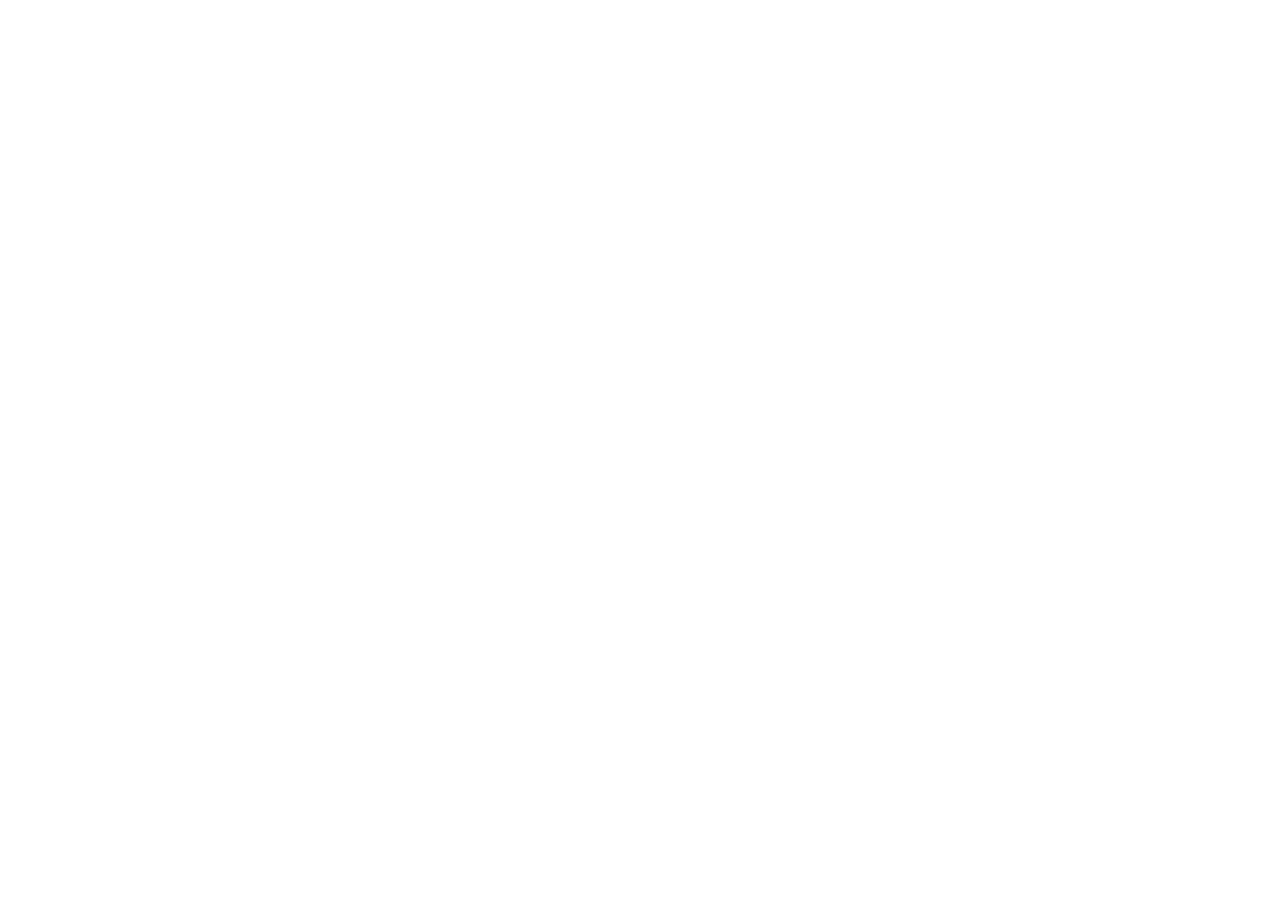
==== index.html @ b6250c00 "Initial portfolio upload" ====
<!DOCTYPE html>
<html lang="en">
  <head>
    <meta charset="UTF-8" />
    <meta name="viewport" content="width=device-width, initial-scale=1.0" />
    <title>Ishita Goyal — Portfolio</title>
    <link rel="preconnect" href="https://fonts.googleapis.com">
    <link rel="preconnect" href="https://fonts.gstatic.com" crossorigin>
    <link href="https://fonts.googleapis.com/css2?family=Cabinet+Grotesk:wght@300;400;500;700;800;900&family=Instrument+Serif:ital@0;1&family=JetBrains+Mono:wght@300;400&display=swap" rel="stylesheet">
    <script type="module" crossorigin src="/assets/index-zmHZXzD8.js"></script>
    <link rel="stylesheet" crossorigin href="/assets/index-CN5tCG9I.css">
  </head>
  <body>
    <div id="root"></div>
  </body>
</html>
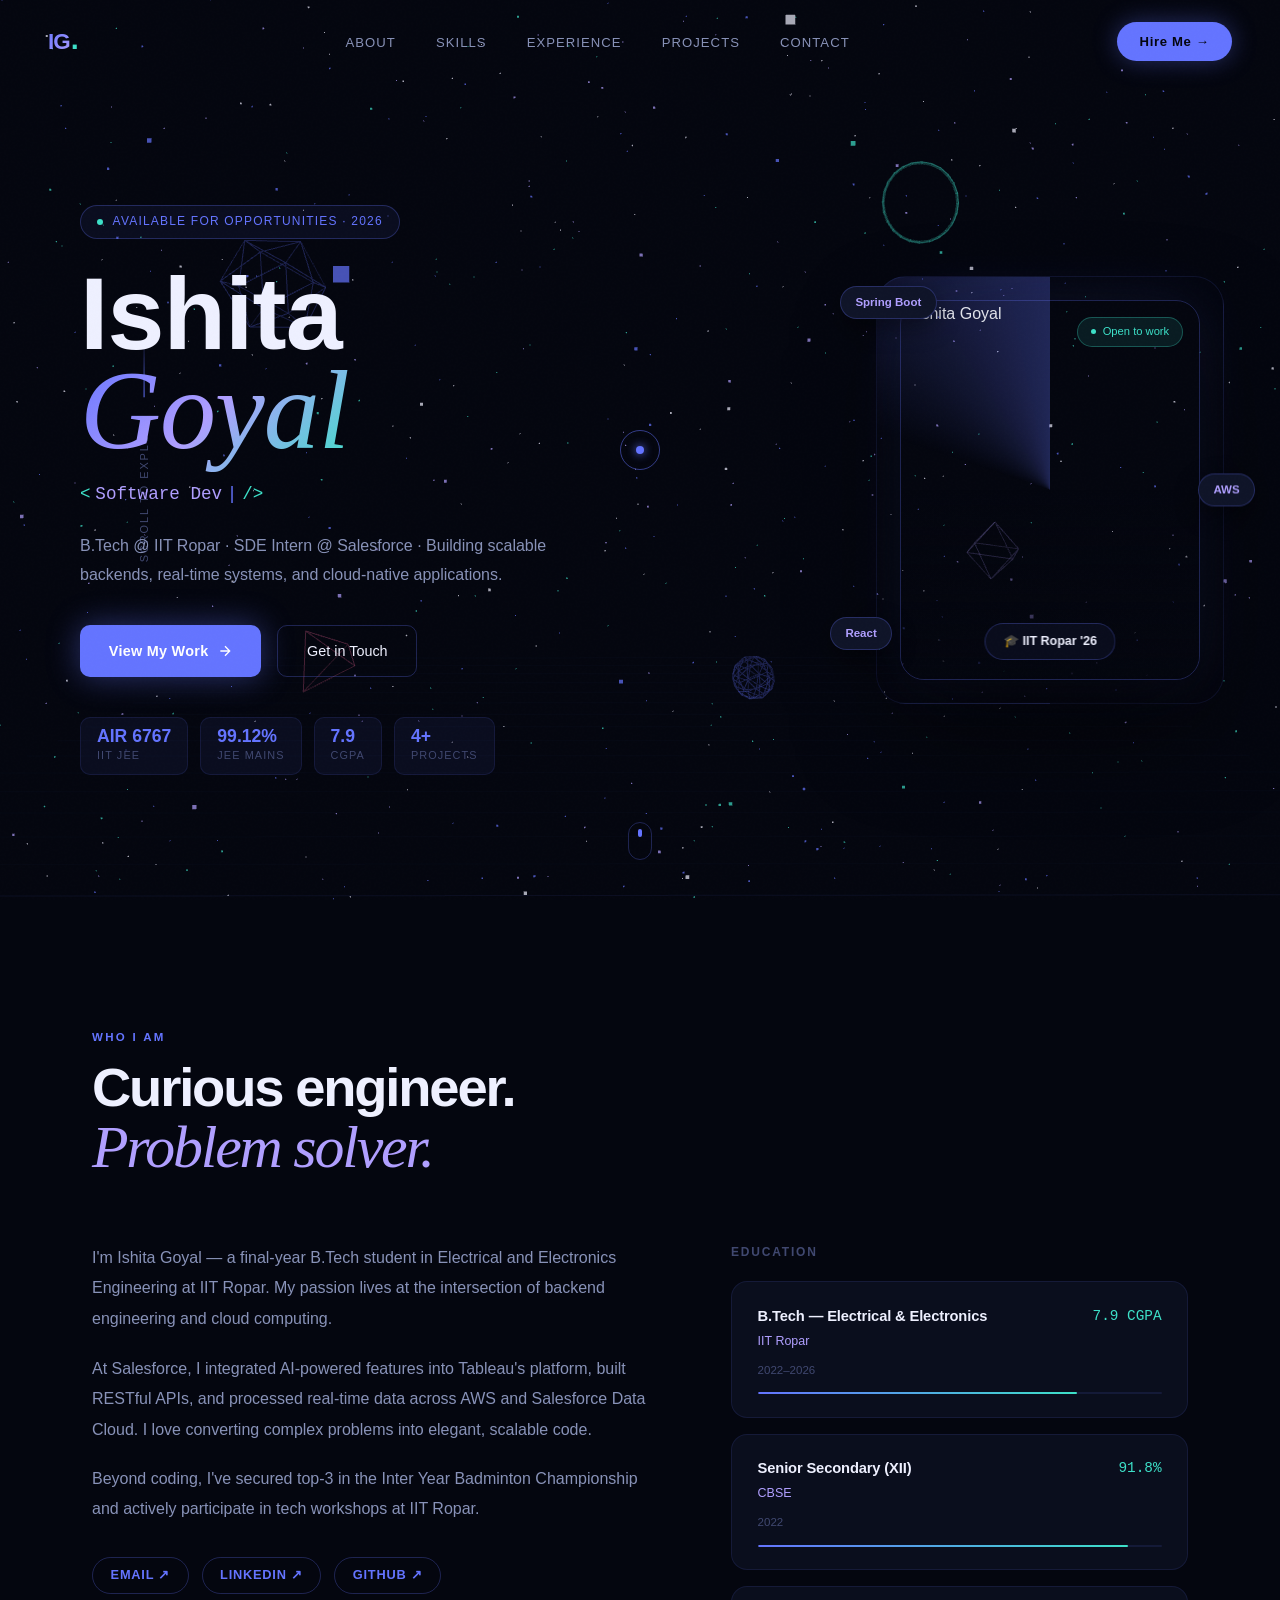
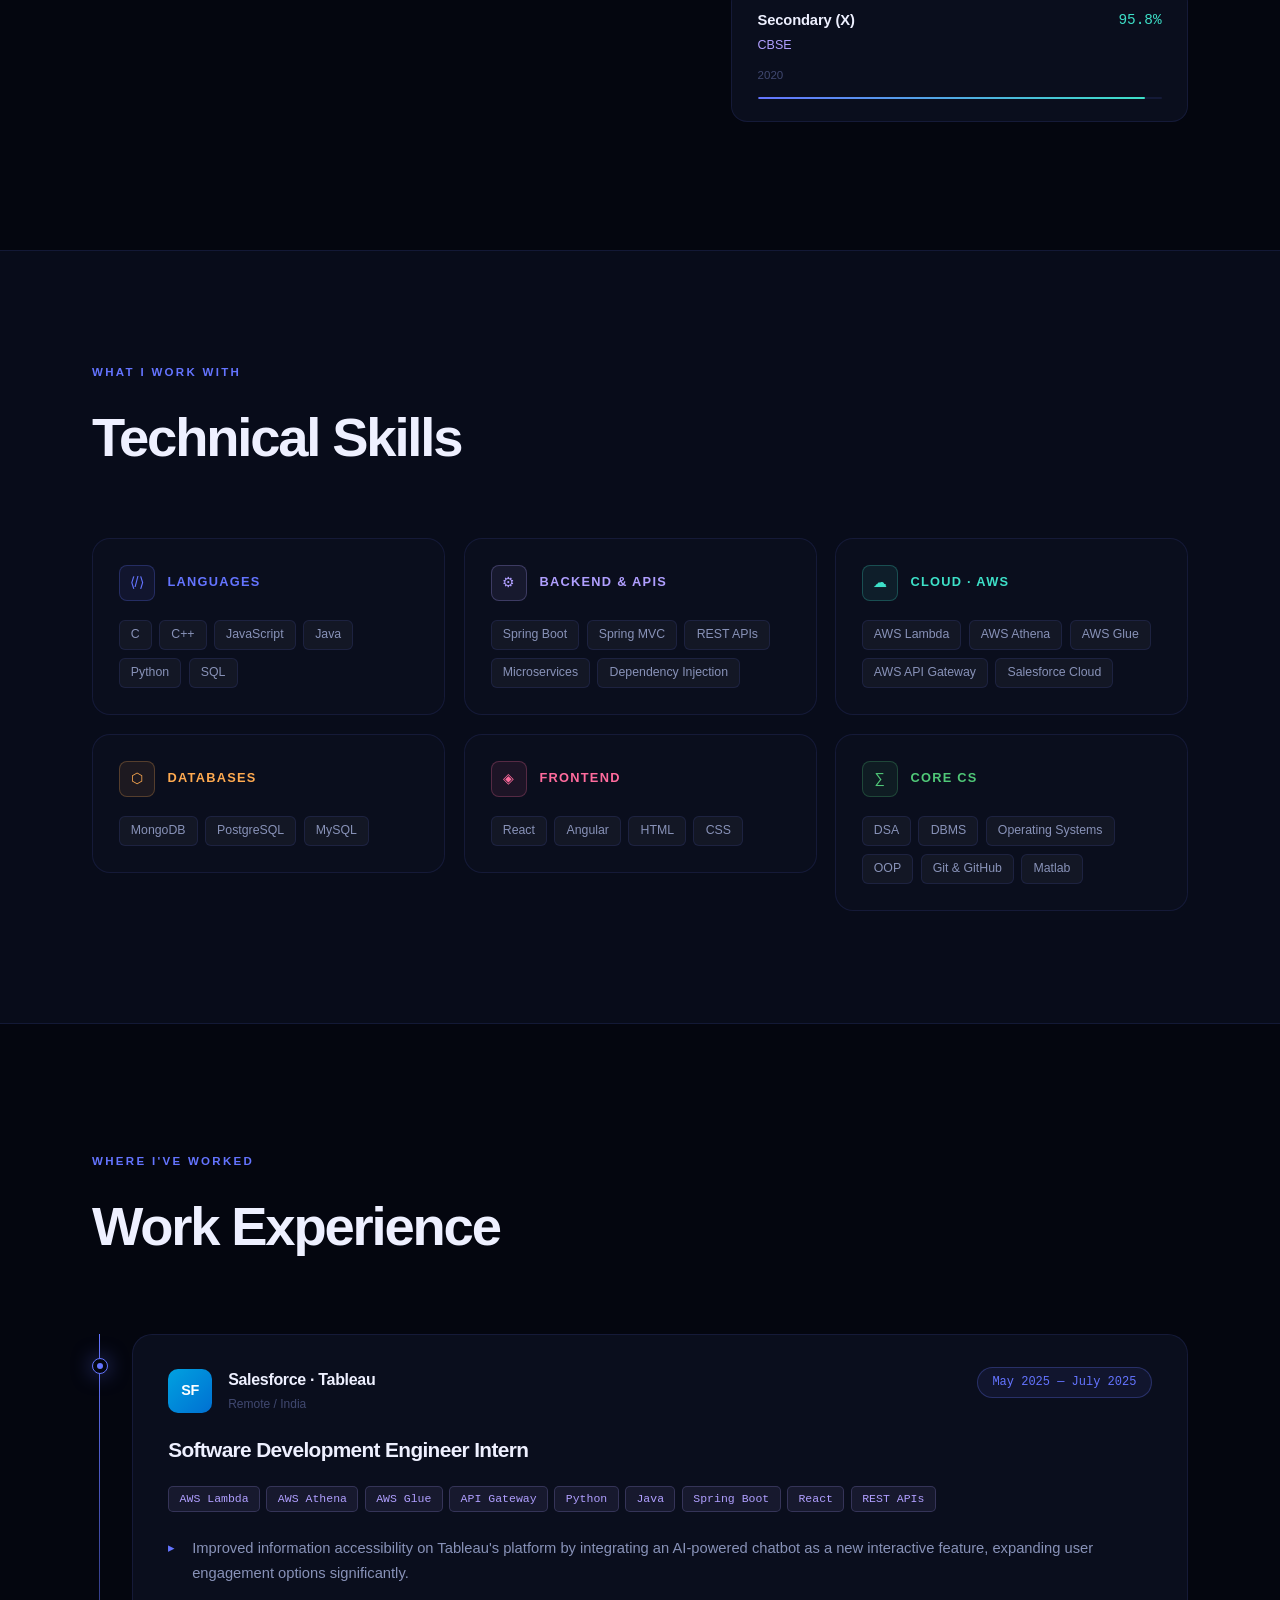
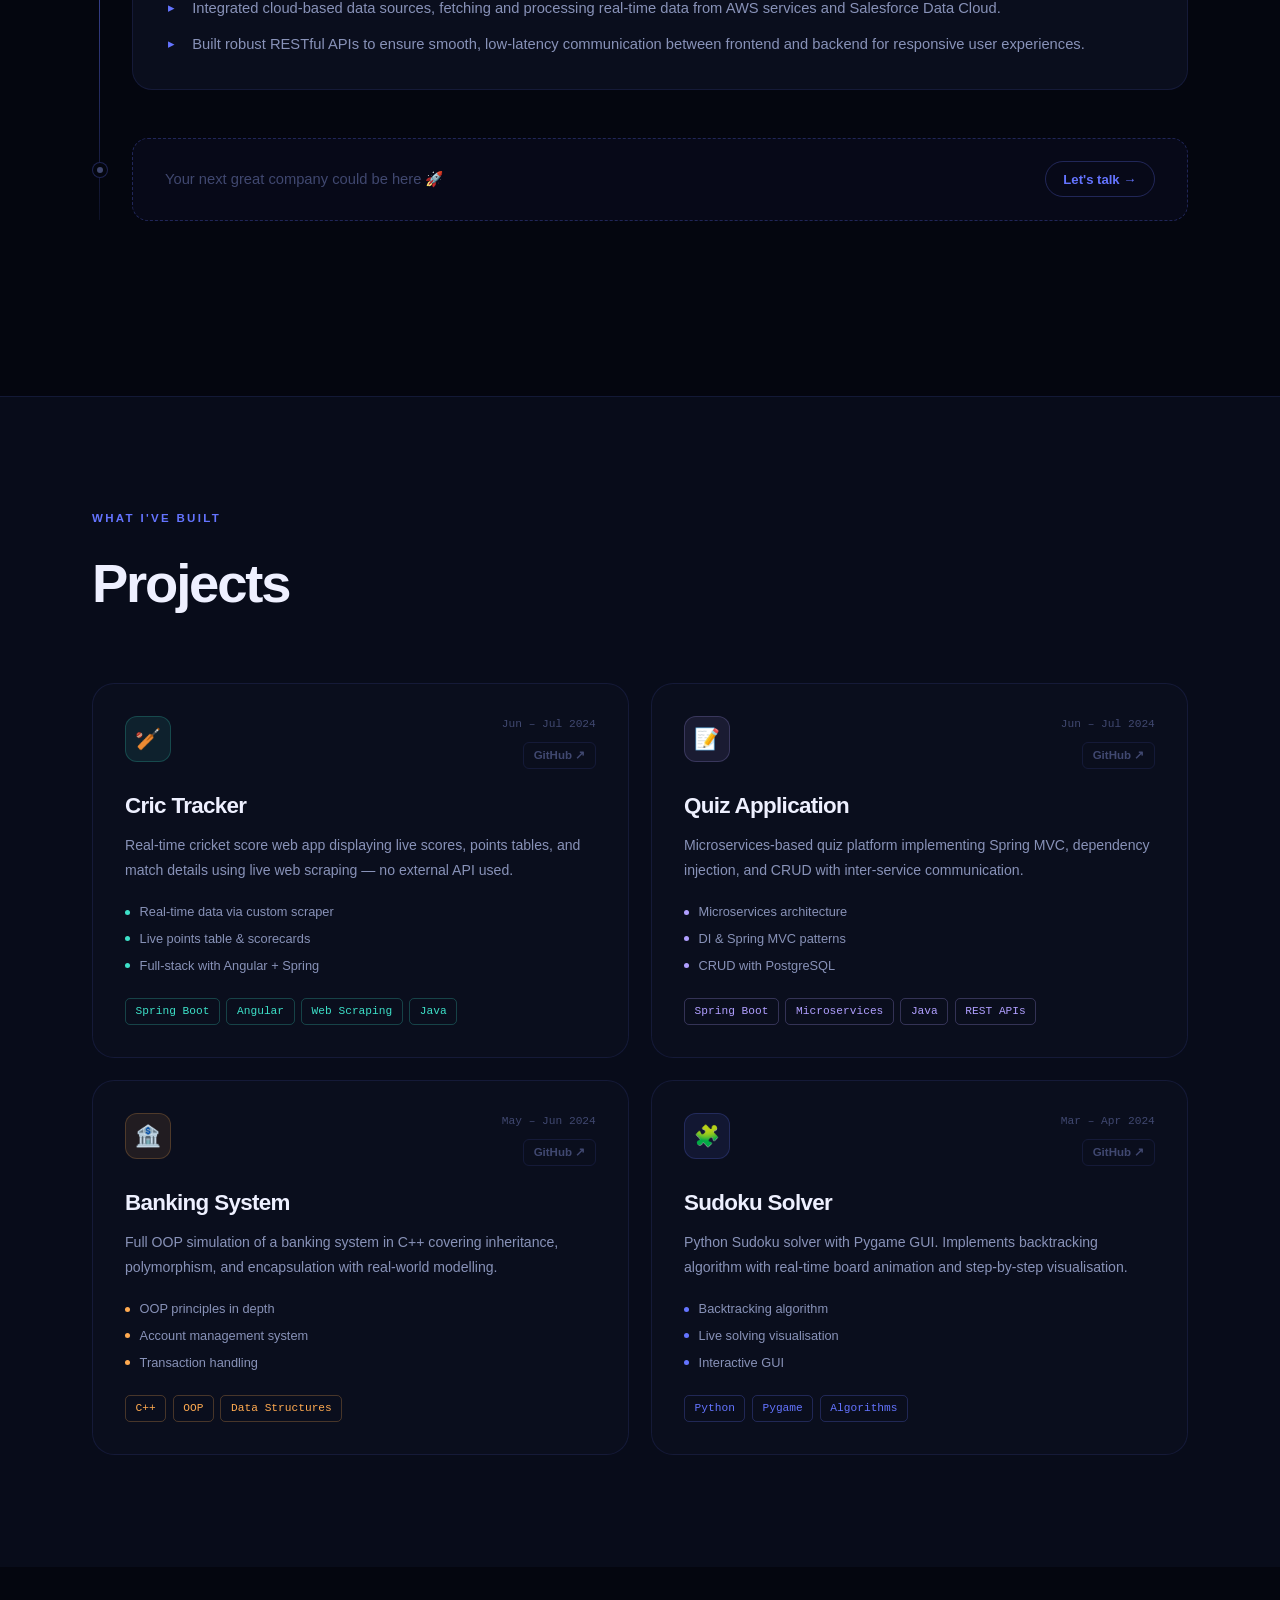
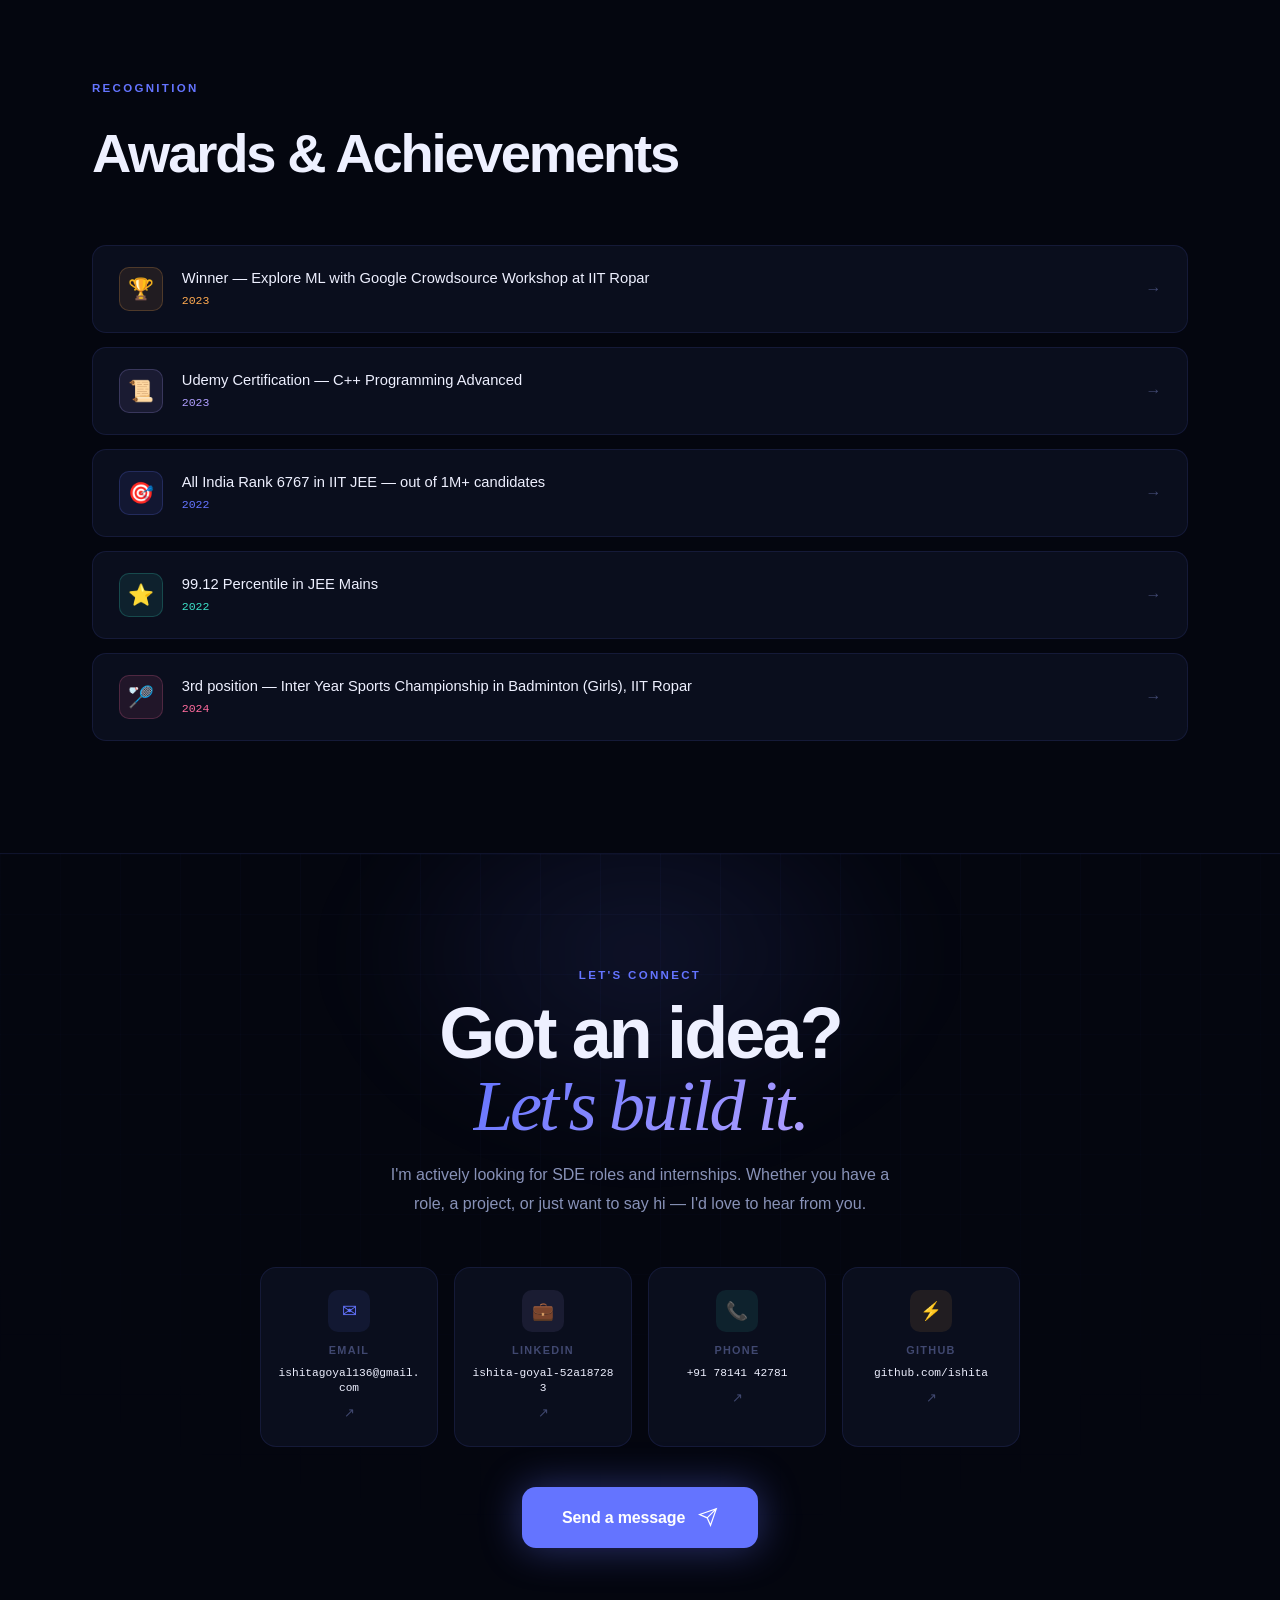
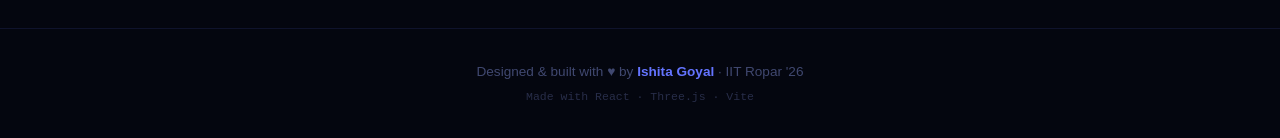
==== commit 7b31cda5: "fix asset paths for github pages again" ====
--- a/index.html
+++ b/index.html
@@ -7,8 +7,8 @@
     <link rel="preconnect" href="https://fonts.googleapis.com">
     <link rel="preconnect" href="https://fonts.gstatic.com" crossorigin>
     <link href="https://fonts.googleapis.com/css2?family=Cabinet+Grotesk:wght@300;400;500;700;800;900&family=Instrument+Serif:ital@0;1&family=JetBrains+Mono:wght@300;400&display=swap" rel="stylesheet">
-    <script type="module" crossorigin src="/assets/index-zmHZXzD8.js"></script>
-    <link rel="stylesheet" crossorigin href="/assets/index-CN5tCG9I.css">
+    <script type="module" crossorigin src="./index-zmHZXzD8.js"></script>
+    <link rel="stylesheet" crossorigin href="./index-CN5tCG9I.css">
   </head>
   <body>
     <div id="root"></div>
--- a/index-CN5tCG9I.css
+++ b/index-CN5tCG9I.css
@@ -0,0 +1 @@
+._nav_7ja8e_1{z-index:1000;justify-content:space-between;align-items:center;padding:1.4rem 3rem;transition:all .4s cubic-bezier(.16,1,.3,1);display:flex;position:fixed;top:0;left:0;right:0}._nav_7ja8e_1._scrolled_7ja8e_12{-webkit-backdrop-filter:blur(24px);backdrop-filter:blur(24px);background:#04060fd9;border-bottom:1px solid #6474ff1a;padding:1rem 3rem}._logo_7ja8e_19{font-family:var(--font-head);letter-spacing:-.04em;align-items:baseline;font-size:1.4rem;font-weight:900;display:flex}._logoText_7ja8e_28{background:linear-gradient(135deg, var(--accent) 0%, var(--accent2) 100%);-webkit-text-fill-color:transparent;-webkit-background-clip:text}._logoDot_7ja8e_34{color:var(--accent3);-webkit-text-fill-color:var(--accent3);margin-left:1px;font-size:1.8rem;line-height:0}._links_7ja8e_42{gap:2.5rem;list-style:none;display:flex}._link_7ja8e_42{letter-spacing:.08em;text-transform:uppercase;color:var(--text2);padding-bottom:2px;font-size:.82rem;font-weight:500;transition:color .25s;position:relative}._link_7ja8e_42:after{content:"";background:var(--accent);width:0;height:1px;transition:width .3s cubic-bezier(.16,1,.3,1);position:absolute;bottom:-2px;left:0}._link_7ja8e_42:hover{color:var(--text)}._link_7ja8e_42:hover:after{width:100%}._activeDot_7ja8e_71{background:var(--accent);border-radius:50%;width:4px;height:4px;display:inline-block;position:absolute;top:-6px;left:50%;transform:translate(-50%)}._cta_7ja8e_81{letter-spacing:.05em;color:var(--bg);background:var(--accent);border-radius:100px;padding:.55rem 1.4rem;font-size:.82rem;font-weight:700;transition:all .25s;box-shadow:0 0 24px #6474ff59}._cta_7ja8e_81:hover{background:var(--accent2);transform:translateY(-1px);box-shadow:0 0 40px #6474ff80}@media (width<=768px){._nav_7ja8e_1{padding:1rem 1.5rem}._nav_7ja8e_1._scrolled_7ja8e_12{padding:.8rem 1.5rem}._links_7ja8e_42{display:none}}._hero_13fr1_1{z-index:1;justify-content:space-between;align-items:center;gap:4rem;min-height:100vh;padding:80px 5rem 0;display:flex;position:relative}._sideLabel_13fr1_13{transform-origin:50%;letter-spacing:.18em;text-transform:uppercase;color:var(--text3);align-items:center;gap:1rem;font-size:.68rem;display:flex;position:absolute;top:50%;left:2rem;transform:translateY(-50%)rotate(-90deg)}._sideLine_13fr1_28{background:linear-gradient(90deg, var(--accent), transparent);width:60px;height:1px}._content_13fr1_34{max-width:600px;animation:1s cubic-bezier(.16,1,.3,1) both _fadeUp_13fr1_1}._tag_13fr1_39{letter-spacing:.1em;color:var(--accent);border:1px solid var(--border2);text-transform:uppercase;background:#6474ff12;border-radius:100px;align-items:center;gap:.6rem;margin-bottom:1.8rem;padding:.4rem 1rem;font-size:.75rem;font-weight:500;display:inline-flex}._tagDot_13fr1_55{background:var(--accent3);border-radius:50%;width:6px;height:6px;animation:2s ease-in-out infinite _blink_13fr1_1}._name_13fr1_62{font-family:var(--font-head);letter-spacing:-.04em;margin-bottom:1.2rem;font-weight:900;line-height:.9}._nameLine1_13fr1_70{color:var(--text);font-size:clamp(4rem,8vw,6.5rem);display:block}._nameLine2_13fr1_76{font-size:clamp(4rem,8vw,6.5rem);display:block}._nameItalic_13fr1_81{font-family:var(--font-serif);background:linear-gradient(135deg, var(--accent) 0%, var(--accent2) 50%, var(--accent3) 100%);-webkit-text-fill-color:transparent;-webkit-background-clip:text;font-size:clamp(4.5rem,9vw,7rem);font-style:italic;font-weight:400}._roleWrap_13fr1_91{font-family:var(--font-mono);color:var(--text2);align-items:center;gap:.3rem;margin-bottom:1.5rem;font-size:clamp(.85rem,1.8vw,1.1rem);display:flex}._rolePrefix_13fr1_101{color:var(--accent3);font-weight:300}._role_13fr1_91{color:var(--accent2);min-width:2px;font-weight:400}._cursor_13fr1_109{color:var(--accent);font-weight:300;animation:1s step-end infinite _blink_13fr1_1}._bio_13fr1_115{color:var(--text2);max-width:480px;margin-bottom:2.2rem;font-size:1rem;font-weight:300;line-height:1.8}._ctas_13fr1_124{flex-wrap:wrap;gap:1rem;margin-bottom:2.5rem;display:flex}._btnPrimary_13fr1_131{background:var(--accent);color:#fff;letter-spacing:.02em;border-radius:10px;align-items:center;gap:.5rem;padding:.85rem 1.8rem;font-size:.9rem;font-weight:700;transition:all .3s;display:inline-flex;box-shadow:0 0 32px #6474ff66}._btnPrimary_13fr1_131:hover{background:var(--accent2);transform:translateY(-2px);box-shadow:0 0 52px #6474ff99}._btnGhost_13fr1_152{border:1px solid var(--border2);color:var(--text);border-radius:10px;align-items:center;gap:.5rem;padding:.85rem 1.8rem;font-size:.9rem;font-weight:500;transition:all .3s;display:inline-flex}._btnGhost_13fr1_152:hover{border-color:var(--accent);color:var(--accent);transform:translateY(-2px)}._stats_13fr1_171{flex-wrap:wrap;gap:.75rem;display:flex}._pill_13fr1_177{border:1px solid var(--border);background:#6474ff12;border-radius:10px;flex-direction:column;gap:.1rem;padding:.6rem 1rem;display:flex}._pillVal_13fr1_187{font-family:var(--font-head);color:var(--accent);font-size:1.1rem;font-weight:900;line-height:1}._pillLabel_13fr1_195{text-transform:uppercase;letter-spacing:.1em;color:var(--text3);font-size:.68rem}._photoWrap_13fr1_203{flex-shrink:0;animation:1.2s .3s both _fadeIn_13fr1_1;position:relative}._photoRing_13fr1_209{border:1px solid var(--border);background:conic-gradient(#0000 80%,#6474ff4d 100%);border-radius:30px;animation:20s linear infinite _spinSlow_13fr1_1;position:absolute;inset:-24px}._photoCard_13fr1_218{border:1px solid var(--border2);border-radius:24px;width:300px;height:380px;animation:7s ease-in-out infinite _float_13fr1_1;position:relative;overflow:hidden;box-shadow:0 40px 100px #0009,0 0 60px #6474ff1f}._photo_13fr1_203{object-fit:cover;filter:contrast(1.05)brightness(.92);width:100%;height:100%;display:block}._photoOverlay_13fr1_236{background:linear-gradient(#0000 50%,#04060fd9 100%);position:absolute;inset:0}._photoBadge_13fr1_242{border:1px solid var(--border2);white-space:nowrap;color:var(--text);-webkit-backdrop-filter:blur(12px);backdrop-filter:blur(12px);background:#0a0e1ee6;border-radius:100px;padding:.45rem 1.1rem;font-size:.78rem;font-weight:600;position:absolute;bottom:1.2rem;left:50%;transform:translate(-50%)}._photoChip_13fr1_258{color:var(--accent3);background:#3de0c81a;border:1px solid #3de0c84d;border-radius:100px;align-items:center;gap:.4rem;padding:.3rem .8rem;font-size:.7rem;display:flex;position:absolute;top:1rem;right:1rem}._chipDot_13fr1_273{background:var(--accent3);border-radius:50%;width:5px;height:5px;animation:1.5s ease-in-out infinite _blink_13fr1_1}._orbit_13fr1_281{background:var(--card2);border:1px solid var(--border2);color:var(--accent2);white-space:nowrap;-webkit-backdrop-filter:blur(8px);backdrop-filter:blur(8px);border-radius:100px;padding:.4rem .9rem;font-size:.72rem;font-weight:600;position:absolute;box-shadow:0 8px 24px #0006}._orbit1_13fr1_295{animation:5s ease-in-out infinite _floatOrbit_13fr1_1;top:-14px;left:-60px}._orbit2_13fr1_296{animation:6s ease-in-out 1s infinite _floatOrbit_13fr1_1;top:50%;right:-55px;transform:translateY(-50%)}._orbit3_13fr1_297{animation:5.5s ease-in-out .5s infinite _floatOrbit_13fr1_1;bottom:30px;left:-70px}._scrollHint_13fr1_300{flex-direction:column;align-items:center;display:flex;position:absolute;bottom:2.5rem;left:50%;transform:translate(-50%)}._scrollWheel_13fr1_310{border:1.5px solid var(--border2);border-radius:100px;width:24px;height:38px;position:relative}._scrollWheel_13fr1_310:after{content:"";background:var(--accent);border-radius:2px;width:4px;height:8px;animation:2s ease-in-out infinite _scrollWheel_13fr1_310;position:absolute;top:6px;left:50%;transform:translate(-50%)}@keyframes _fadeUp_13fr1_1{0%{opacity:0;transform:translateY(40px)}to{opacity:1;transform:none}}@keyframes _fadeIn_13fr1_1{0%{opacity:0}to{opacity:1}}@keyframes _float_13fr1_1{0%,to{transform:translateY(0)}50%{transform:translateY(-14px)}}@keyframes _floatOrbit_13fr1_1{0%,to{transform:translateY(0)}50%{transform:translateY(-8px)}}@keyframes _blink_13fr1_1{0%,to{opacity:1}50%{opacity:0}}@keyframes _spinSlow_13fr1_1{0%{transform:rotate(0)}to{transform:rotate(360deg)}}@keyframes _scrollWheel_13fr1_310{0%{opacity:1;top:6px}to{opacity:0;top:20px}}@media (width<=900px){._hero_13fr1_1{text-align:center;flex-direction:column;padding:6rem 1.5rem 4rem}._sideLabel_13fr1_13{display:none}._photoWrap_13fr1_203{order:-1}._photoCard_13fr1_218{width:220px;height:280px}._orbit_13fr1_281{display:none}._bio_13fr1_115{margin:0 auto 2rem}._ctas_13fr1_124,._stats_13fr1_171{justify-content:center}}._section_n4hz1_1{z-index:1;padding:8rem 0;position:relative}._label_n4hz1_7{letter-spacing:.2em;text-transform:uppercase;color:var(--accent);margin-bottom:.8rem;font-size:.72rem;font-weight:600}._title_n4hz1_16{font-family:var(--font-head);letter-spacing:-.04em;margin-bottom:4rem;font-size:clamp(2.2rem,4.5vw,3.4rem);font-weight:900;line-height:1.05}._titleItalic_n4hz1_25{font-family:var(--font-serif);color:var(--accent2);font-size:110%;font-style:italic;font-weight:400}._grid_n4hz1_33{grid-template-columns:1.1fr .9fr;align-items:start;gap:5rem;display:grid}._body_n4hz1_40{color:var(--text2);margin-bottom:1.2rem;font-size:1rem;font-weight:300;line-height:1.9}._socials_n4hz1_48{flex-wrap:wrap;gap:.8rem;margin-top:2rem;display:flex}._socialLink_n4hz1_55{letter-spacing:.06em;text-transform:uppercase;color:var(--accent);border:1px solid var(--border2);border-radius:100px;padding:.45rem 1.1rem;font-size:.8rem;font-weight:600;transition:all .25s}._socialLink_n4hz1_55:hover{background:var(--accent);color:#fff;border-color:var(--accent)}._eduTitle_n4hz1_73{font-family:var(--font-head);letter-spacing:.15em;text-transform:uppercase;color:var(--text3);margin-bottom:1.2rem;font-size:.75rem;font-weight:700}._eduList_n4hz1_83{flex-direction:column;gap:1rem;display:flex}._eduCard_n4hz1_89{background:var(--card);border:1px solid var(--border);border-radius:16px;padding:1.4rem 1.6rem;transition:border-color .3s,box-shadow .3s}._eduCard_n4hz1_89:hover{border-color:var(--border2);box-shadow:0 20px 50px #0006}._eduTop_n4hz1_102{justify-content:space-between;align-items:flex-start;margin-bottom:.6rem;display:flex}._eduDegree_n4hz1_109{font-family:var(--font-head);letter-spacing:-.01em;margin-bottom:.2rem;font-size:.92rem;font-weight:700}._eduInstitute_n4hz1_117{color:var(--accent2);font-size:.78rem;font-weight:500}._eduScore_n4hz1_123{font-family:var(--font-mono);color:var(--accent3);white-space:nowrap;font-size:.9rem;font-weight:400}._eduYear_n4hz1_131{color:var(--text3);margin-bottom:.8rem;font-size:.72rem}._eduBar_n4hz1_137{background:var(--border);border-radius:2px;height:2px;overflow:hidden}._eduBarFill_n4hz1_144{background:linear-gradient(90deg, var(--accent), var(--accent3));border-radius:2px;width:0;height:100%;animation:1.2s cubic-bezier(.16,1,.3,1) .6s forwards _barGrow_n4hz1_1}@keyframes _barGrow_n4hz1_1{0%{width:0!important}}@media (width<=900px){._section_n4hz1_1{padding:5rem 0}._grid_n4hz1_33{grid-template-columns:1fr;gap:3rem}}._section_dckuc_1{background:var(--bg2);border-top:1px solid var(--border);border-bottom:1px solid var(--border);z-index:1;padding:7rem 0;position:relative}._label_dckuc_10{letter-spacing:.2em;text-transform:uppercase;color:var(--accent);margin-bottom:.8rem;font-size:.72rem;font-weight:600}._title_dckuc_19{font-family:var(--font-head);letter-spacing:-.04em;margin-bottom:3.5rem;font-size:clamp(2.2rem,4.5vw,3.4rem);font-weight:900}._grid_dckuc_27{grid-template-columns:repeat(3,1fr);gap:1.2rem;display:grid}._card_dckuc_33{background:var(--card);border:1px solid var(--border);border-radius:18px;padding:1.6rem;transition:border-color .3s,box-shadow .3s,transform .3s}._card_dckuc_33:hover{transform:translateY(-5px)}._cardHeader_dckuc_43{align-items:center;gap:.8rem;margin-bottom:1.2rem;display:flex}._icon_dckuc_50{border-radius:8px;flex-shrink:0;justify-content:center;align-items:center;width:36px;height:36px;font-size:.9rem;display:flex}._catTitle_dckuc_60{letter-spacing:.1em;text-transform:uppercase;font-size:.8rem;font-weight:700}._tags_dckuc_67{flex-wrap:wrap;gap:.45rem;display:flex}._tag_dckuc_67{border:1px solid var(--border);color:var(--text2);cursor:default;background:#ffffff0a;border-radius:6px;padding:.28rem .7rem;font-size:.77rem;transition:all .3s}@media (width<=1024px){._grid_dckuc_27{grid-template-columns:repeat(2,1fr)}}@media (width<=600px){._grid_dckuc_27{grid-template-columns:1fr}}._section_1p9k3_1{z-index:1;padding:8rem 0;position:relative}._label_1p9k3_7{letter-spacing:.2em;text-transform:uppercase;color:var(--accent);margin-bottom:.8rem;font-size:.72rem;font-weight:600}._title_1p9k3_16{font-family:var(--font-head);letter-spacing:-.04em;margin-bottom:4rem;font-size:clamp(2.2rem,4.5vw,3.4rem);font-weight:900}._timeline_1p9k3_24{padding-left:2.5rem;position:relative}._timeline_1p9k3_24:before{content:"";background:linear-gradient(to bottom, var(--accent), #6474ff1a);width:1px;position:absolute;top:0;bottom:0;left:7px}._timelineItem_1p9k3_37{margin-bottom:3rem;position:relative}._timelineDot_1p9k3_42{background:var(--bg);border:1.5px solid var(--accent);border-radius:50%;justify-content:center;align-items:center;width:16px;height:16px;display:flex;position:absolute;top:1.5rem;left:-2.5rem;box-shadow:0 0 20px #6474ff80}._dotInner_1p9k3_54{background:var(--accent);border-radius:50%;width:6px;height:6px;animation:2s ease-in-out infinite _pulse_1p9k3_1}._dotFuture_1p9k3_61{border-color:var(--border2);box-shadow:none}._dotFuture_1p9k3_61 ._dotInner_1p9k3_54{background:var(--text3);animation:none}._card_1p9k3_64{background:var(--card);border:1px solid var(--border);border-radius:20px;transition:border-color .3s,box-shadow .3s;overflow:hidden}._card_1p9k3_64:hover{border-color:var(--border2);box-shadow:0 30px 70px #00000080,0 0 40px #6474ff14}._cardInner_1p9k3_77{padding:2rem 2.2rem}._cardTop_1p9k3_79{flex-wrap:wrap;justify-content:space-between;align-items:flex-start;gap:1rem;margin-bottom:1.2rem;display:flex}._companyBadge_1p9k3_88{align-items:center;gap:1rem;display:flex}._companyLogo_1p9k3_94{width:44px;height:44px;font-family:var(--font-head);color:#fff;letter-spacing:-.02em;background:linear-gradient(135deg,#00a1e0,#0070d2);border-radius:10px;flex-shrink:0;justify-content:center;align-items:center;font-size:.9rem;font-weight:900;display:flex}._company_1p9k3_88{font-family:var(--font-head);letter-spacing:-.02em;font-size:1rem;font-weight:700}._location_1p9k3_114{color:var(--text3);margin-top:.15rem;font-size:.75rem}._dateBadge_1p9k3_120{font-size:.75rem;font-family:var(--font-mono);color:var(--accent);border:1px solid var(--border2);white-space:nowrap;background:#6474ff14;border-radius:100px;padding:.3rem .9rem}._role_1p9k3_131{font-family:var(--font-head);letter-spacing:-.03em;margin-bottom:1.2rem;font-size:1.3rem;font-weight:800}._chips_1p9k3_139{flex-wrap:wrap;gap:.4rem;margin-bottom:1.5rem;display:flex}._chip_1p9k3_139{color:var(--accent2);font-size:.72rem;font-family:var(--font-mono);background:#b09fff14;border:1px solid #b09fff33;border-radius:5px;padding:.18rem .65rem}._bullets_1p9k3_156{flex-direction:column;gap:.65rem;list-style:none;display:flex}._bullets_1p9k3_156 li{color:var(--text2);padding-left:1.5rem;font-size:.92rem;font-weight:300;line-height:1.7;position:relative}._bullets_1p9k3_156 li:before{content:"▸";color:var(--accent);font-size:.8rem;position:absolute;top:1px;left:0}._futureItem_1p9k3_181{margin-top:.5rem}._futureCard_1p9k3_183{border:1px dashed var(--border2);background:#6474ff0a;border-radius:16px;flex-wrap:wrap;align-items:center;gap:1.5rem;padding:1.4rem 2rem;display:flex}._futureText_1p9k3_194{color:var(--text3);flex:1;font-size:.92rem}._futureBtn_1p9k3_200{color:var(--accent);border:1px solid var(--border2);white-space:nowrap;border-radius:100px;padding:.4rem 1.1rem;font-size:.82rem;font-weight:700;transition:all .25s}._futureBtn_1p9k3_200:hover{background:var(--accent);color:#fff}@keyframes _pulse_1p9k3_1{0%,to{opacity:1;transform:scale(1)}50%{opacity:.4;transform:scale(.7)}}@media (width<=768px){._section_1p9k3_1{padding:5rem 0}._cardInner_1p9k3_77{padding:1.5rem}._cardTop_1p9k3_79{flex-direction:column}}._section_trvjn_1{background:var(--bg2);border-top:1px solid var(--border);z-index:1;padding:7rem 0;position:relative}._label_trvjn_9{letter-spacing:.2em;text-transform:uppercase;color:var(--accent);margin-bottom:.8rem;font-size:.72rem;font-weight:600}._title_trvjn_18{font-family:var(--font-head);letter-spacing:-.04em;margin-bottom:3.5rem;font-size:clamp(2.2rem,4.5vw,3.4rem);font-weight:900}._grid_trvjn_26{grid-template-columns:repeat(2,1fr);gap:1.4rem;display:grid}._card_trvjn_32{background:var(--card);border:1px solid var(--border);cursor:default;border-radius:22px;padding:2rem;transition:border-color .35s,box-shadow .35s;position:relative;overflow:hidden}._cardActive_trvjn_43{border-color:var(--pcolor,var(--border2))!important}._cardGlow_trvjn_47{background:radial-gradient(circle, var(--pcolor,#6474ff26) 0%, transparent 70%);opacity:0;pointer-events:none;filter:blur(20px);width:200px;height:200px;transition:opacity .4s;position:absolute;top:-60px;right:-60px}._card_trvjn_32:hover ._cardGlow_trvjn_47{opacity:.3}._cardTop_trvjn_60{justify-content:space-between;align-items:flex-start;margin-bottom:1.2rem;display:flex}._emoji_trvjn_67{border-radius:12px;justify-content:center;align-items:center;width:46px;height:46px;font-size:1.3rem;display:flex}._topRight_trvjn_74{flex-direction:column;align-items:flex-end;gap:.5rem;display:flex}._period_trvjn_81{font-family:var(--font-mono);color:var(--text3);font-size:.7rem}._ghLink_trvjn_87{color:var(--text3);border:1px solid var(--border);border-radius:6px;padding:.2rem .6rem;font-size:.72rem;font-weight:600;transition:all .2s}._ghLink_trvjn_87:hover{color:var(--accent);border-color:var(--accent)}._projectName_trvjn_99{font-family:var(--font-head);letter-spacing:-.03em;margin-bottom:.6rem;font-size:1.4rem;font-weight:800}._desc_trvjn_107{color:var(--text2);margin-bottom:1.2rem;font-size:.88rem;font-weight:300;line-height:1.75}._highlights_trvjn_115{flex-direction:column;gap:.4rem;margin-bottom:1.4rem;display:flex}._highlight_trvjn_115{color:var(--text2);align-items:center;gap:.6rem;font-size:.8rem;display:flex}._hlDot_trvjn_130{border-radius:50%;flex-shrink:0;width:5px;height:5px}._stack_trvjn_136{flex-wrap:wrap;gap:.4rem;display:flex}._stackPill_trvjn_142{font-size:.7rem;font-family:var(--font-mono);background:0 0;border:1px solid;border-radius:5px;padding:.2rem .6rem;transition:all .2s}@media (width<=800px){._grid_trvjn_26{grid-template-columns:1fr}}._section_c26dx_1{z-index:1;padding:7rem 0;position:relative}._label_c26dx_7{letter-spacing:.2em;text-transform:uppercase;color:var(--accent);margin-bottom:.8rem;font-size:.72rem;font-weight:600}._title_c26dx_16{font-family:var(--font-head);letter-spacing:-.04em;margin-bottom:3rem;font-size:clamp(2.2rem,4.5vw,3.4rem);font-weight:900}._list_c26dx_24{flex-direction:column;gap:.9rem;display:flex}._item_c26dx_30{background:var(--card);border:1px solid var(--border);cursor:default;border-radius:14px;align-items:center;gap:1.2rem;padding:1.3rem 1.6rem;transition:all .3s;display:flex}._item_c26dx_30:hover{border-color:var(--icolor);transform:translate(8px);box-shadow:0 10px 40px #0000004d,-4px 0 20px #0000001a}._item_c26dx_30:hover ._arrow_c26dx_48{color:var(--icolor);transform:translate(4px)}._iconWrap_c26dx_53{border-radius:10px;flex-shrink:0;justify-content:center;align-items:center;width:44px;height:44px;display:flex}._icon_c26dx_53{font-size:1.3rem}._content_c26dx_62{flex:1}._text_c26dx_64{color:var(--text);margin-bottom:.2rem;font-size:.92rem;font-weight:500;line-height:1.5}._year_c26dx_72{font-size:.72rem;font-family:var(--font-mono);font-weight:400}._arrow_c26dx_48{color:var(--text3);flex-shrink:0;font-size:1rem;transition:all .3s}@media (width<=600px){._item_c26dx_30{flex-wrap:wrap}._arrow_c26dx_48{display:none}}._section_1nbqn_1{z-index:1;border-top:1px solid var(--border);padding:7rem 0 0;position:relative;overflow:hidden}._bg_1nbqn_9{pointer-events:none;position:absolute;inset:0}._bgGlow_1nbqn_15{filter:blur(40px);background:radial-gradient(#6474ff1f 0%,#0000 70%);width:600px;height:400px;position:absolute;top:-100px;left:50%;transform:translate(-50%)}._bgGrid_1nbqn_24{background-image:linear-gradient(#6474ff0a 1px,#0000 1px),linear-gradient(90deg,#6474ff0a 1px,#0000 1px);background-size:60px 60px;position:absolute;inset:0;-webkit-mask-image:radial-gradient(80% 80% at 50% 0,#000 0%,#0000 100%);mask-image:radial-gradient(80% 80% at 50% 0,#000 0%,#0000 100%)}._inner_1nbqn_34{text-align:center;max-width:760px;margin:0 auto;position:relative}._label_1nbqn_41{letter-spacing:.2em;text-transform:uppercase;color:var(--accent);margin-bottom:.8rem;font-size:.72rem;font-weight:600}._title_1nbqn_50{font-family:var(--font-head);letter-spacing:-.04em;margin-bottom:1.2rem;font-size:clamp(2.5rem,6vw,4.5rem);font-weight:900;line-height:1}._titleItalic_1nbqn_59{font-family:var(--font-serif);background:linear-gradient(135deg, var(--accent), var(--accent2));-webkit-text-fill-color:transparent;-webkit-background-clip:text;font-style:italic;font-weight:400}._subtitle_1nbqn_68{color:var(--text2);max-width:520px;margin:0 auto 3rem;font-size:1rem;font-weight:300;line-height:1.8}._cards_1nbqn_77{grid-template-columns:repeat(4,1fr);gap:1rem;margin-bottom:2.5rem;display:grid}._card_1nbqn_77{background:var(--card);border:1px solid var(--border);border-radius:16px;flex-direction:column;align-items:center;gap:.4rem;padding:1.4rem 1rem;transition:all .3s;display:flex;position:relative;overflow:hidden}._card_1nbqn_77:before{content:"";background:var(--ccolor,var(--accent));height:2px;transition:transform .3s;position:absolute;bottom:0;left:0;right:0;transform:scaleX(0)}._card_1nbqn_77:hover{border-color:var(--ccolor,var(--border2));transform:translateY(-5px);box-shadow:0 20px 50px #0006}._card_1nbqn_77:hover:before{transform:scaleX(1)}._cardIcon_1nbqn_116{border-radius:10px;justify-content:center;align-items:center;width:42px;height:42px;margin-bottom:.2rem;font-size:1.1rem;display:flex}._cardLabel_1nbqn_124{text-transform:uppercase;letter-spacing:.12em;color:var(--text3);font-size:.68rem;font-weight:600}._cardValue_1nbqn_132{color:var(--text);font-size:.7rem;font-family:var(--font-mono);word-break:break-all;text-align:center;line-height:1.4}._cardArrow_1nbqn_141{color:var(--text3);font-size:.8rem;transition:color .25s}._card_1nbqn_77:hover ._cardArrow_1nbqn_141{color:var(--ccolor,var(--accent))}._cta_1nbqn_149{justify-content:center;margin-bottom:5rem;display:flex}._bigBtn_1nbqn_155{background:var(--accent);color:#fff;font-family:var(--font-head);letter-spacing:-.01em;border-radius:14px;align-items:center;gap:.8rem;padding:1.1rem 2.5rem;font-size:1rem;font-weight:700;transition:all .3s;display:inline-flex;box-shadow:0 0 40px #6474ff66}._bigBtn_1nbqn_155:hover{background:var(--accent2);transform:translateY(-3px);box-shadow:0 0 60px #6474ff99}._footer_1nbqn_177{border-top:1px solid var(--border);text-align:center;padding:2rem}._footerLine_1nbqn_183{color:var(--text3);margin-bottom:.3rem;font-size:.85rem}._footerLine_1nbqn_183 span{color:var(--accent);font-weight:600}._footerSub_1nbqn_194{font-size:.72rem;font-family:var(--font-mono);color:var(--text3);opacity:.6}@media (width<=700px){._cards_1nbqn_77{grid-template-columns:repeat(2,1fr)}}@media (width<=400px){._cards_1nbqn_77{grid-template-columns:1fr}}*,:before,:after{box-sizing:border-box;margin:0;padding:0}:root{--bg:#04060f;--bg2:#080c1a;--bg3:#0d1228;--card:#0a0e1d;--card2:#0f1428;--border:#6474ff1f;--border2:#6474ff47;--border3:#6474ff80;--accent:#6474ff;--accent2:#b09fff;--accent3:#3de0c8;--accent4:#ff6b9d;--glow:#6474ff59;--text:#eef0ff;--text2:#8892b8;--text3:#404870;--font-head:"Cabinet Grotesk", sans-serif;--font-serif:"Instrument Serif", serif;--font-mono:"JetBrains Mono", monospace;--radius:12px;--radius-lg:20px}html{scroll-behavior:smooth}body{background:var(--bg);color:var(--text);font-family:var(--font-head);-webkit-font-smoothing:antialiased;line-height:1.6;overflow-x:hidden}::-webkit-scrollbar{width:3px}::-webkit-scrollbar-track{background:var(--bg)}::-webkit-scrollbar-thumb{background:var(--accent);border-radius:3px}::selection{color:var(--text);background:#6474ff4d}a{color:inherit;text-decoration:none}.container{max-width:1160px;margin:0 auto;padding:0 2rem}body:after{content:"";pointer-events:none;z-index:9998;opacity:.35;background-image:url("data:image/svg+xml,%3Csvg viewBox='0 0 512 512' xmlns='http://www.w3.org/2000/svg'%3E%3Cfilter id='n'%3E%3CfeTurbulence type='fractalNoise' baseFrequency='0.75' numOctaves='4' stitchTiles='stitch'/%3E%3C/filter%3E%3Crect width='100%25' height='100%25' filter='url(%23n)' opacity='0.04'/%3E%3C/svg%3E");position:fixed;inset:0}*{cursor:none!important}
